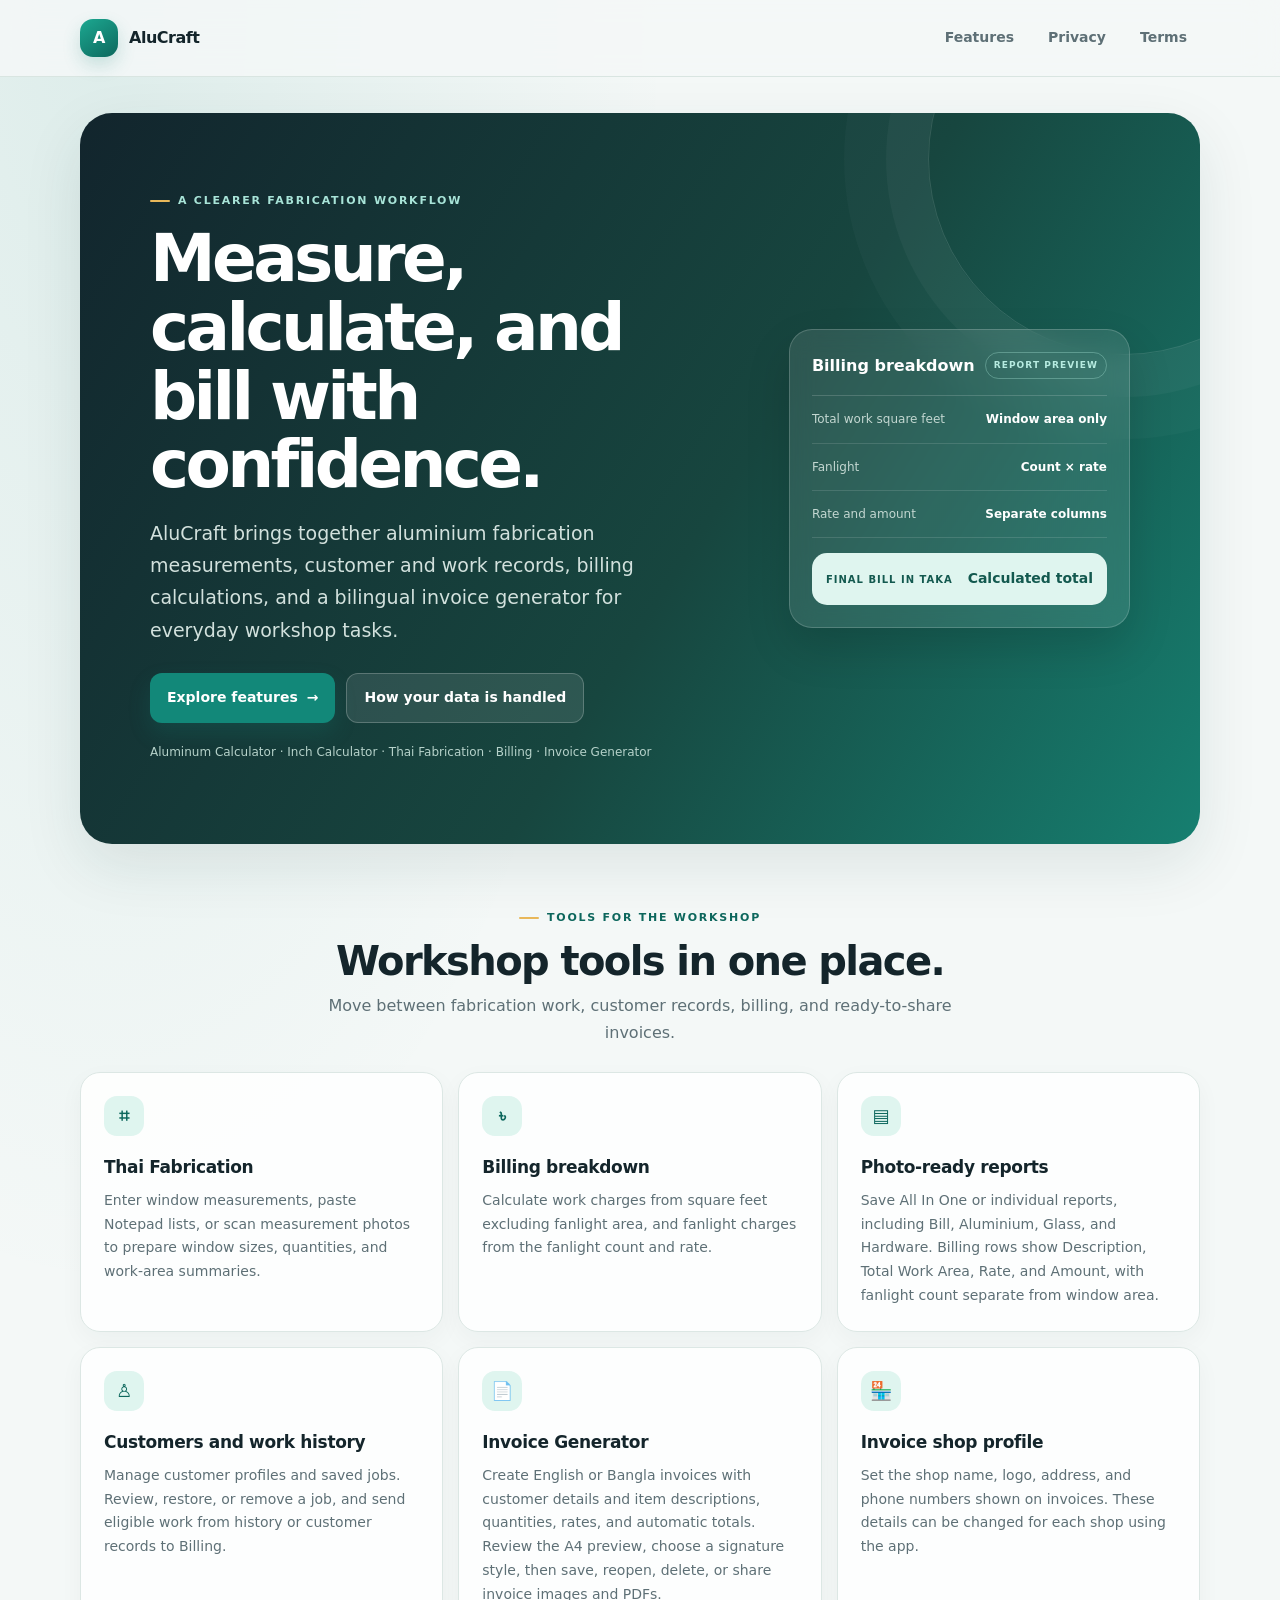
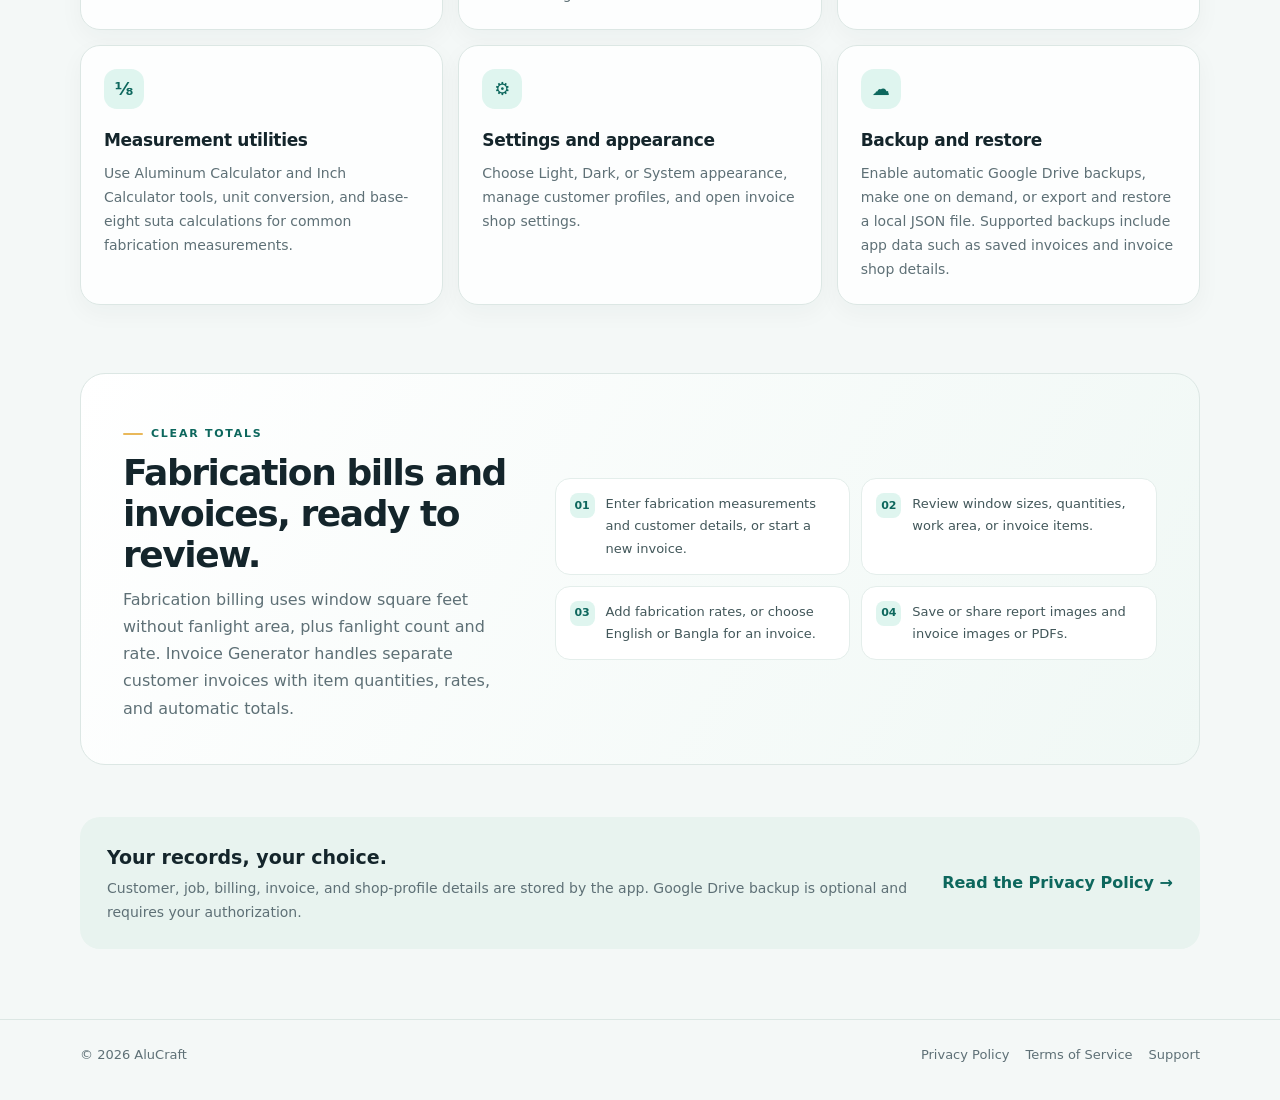
==== docs/index.html @ 038336ab "Add invoice generator and update app branding" ====
<!doctype html>
<html lang="en">
<head>
  <meta charset="utf-8">
  <meta name="viewport" content="width=device-width, initial-scale=1">
  <meta name="theme-color" content="#f4f8f7">
  <meta name="description" content="AluCraft brings aluminium fabrication calculations, customer and job records, billing, bilingual invoices, and backup tools together.">
  <title>AluCraft · Fabrication, invoices and job records</title>
  <style>
:root{color-scheme:light;--ink:#14252b;--muted:#5e7076;--paper:#f4f8f7;--surface:#fff;--line:#dce7e4;--teal:#128879;--teal-dark:#0d675d;--mint:#dff5ef;--navy:#12252d;--gold:#e9b85a;--shadow:0 22px 60px rgba(22,55,57,.10)}
*{box-sizing:border-box}html{scroll-behavior:smooth;scroll-padding-top:92px}body{margin:0;background:radial-gradient(ellipse at 8% 0%,rgba(18,136,121,.10),transparent 34%),var(--paper);color:var(--ink);font:16px/1.7 Inter,ui-sans-serif,system-ui,-apple-system,"Segoe UI",Arial,sans-serif}a{color:var(--teal-dark)}a:hover{color:var(--teal)}a:focus-visible{outline:3px solid var(--gold);outline-offset:4px}.container{width:min(1120px,calc(100% - 40px));margin-inline:auto}.skip-link{position:absolute;left:-9999px;top:10px;background:var(--navy);color:#fff;padding:10px 14px;border-radius:10px;z-index:10}.skip-link:focus{left:12px}.site-header{position:sticky;top:0;z-index:5;background:rgba(244,248,247,.88);backdrop-filter:blur(16px);border-bottom:1px solid rgba(210,225,221,.8)}.nav{min-height:76px;display:flex;align-items:center;justify-content:space-between;gap:20px}.brand{display:inline-flex;align-items:center;gap:11px;text-decoration:none;color:var(--ink);font-weight:850;letter-spacing:-.03em}.brand-mark{width:38px;height:38px;border-radius:13px;display:grid;place-items:center;background:linear-gradient(145deg,#1ca891,#0d685d);color:white;font-size:16px;font-weight:900;box-shadow:0 8px 18px rgba(18,136,121,.2)}.nav-links{display:flex;align-items:center;gap:8px}.nav-links a{padding:9px 13px;border-radius:999px;text-decoration:none;color:var(--muted);font-size:14px;font-weight:700}.nav-links a:hover,.nav-links a[aria-current=page]{background:#e7f3ef;color:var(--teal-dark)}.eyebrow{display:inline-flex;align-items:center;gap:8px;color:var(--teal-dark);font-size:11px;font-weight:850;letter-spacing:.16em;text-transform:uppercase}.eyebrow:before{content:"";width:20px;height:2px;background:var(--gold);border-radius:2px}.button{display:inline-flex;align-items:center;justify-content:center;gap:9px;padding:12px 17px;border-radius:12px;text-decoration:none;font-weight:800;font-size:14px;transition:transform .18s ease,background .18s ease}.button:hover{transform:translateY(-2px)}.button-primary{background:var(--teal);color:#fff;box-shadow:0 10px 22px rgba(18,136,121,.2)}.button-primary:hover{background:var(--teal-dark);color:#fff}.button-quiet{background:rgba(255,255,255,.1);border:1px solid rgba(255,255,255,.22);color:#fff}.button-quiet:hover{background:rgba(255,255,255,.18);color:#fff}.site-footer{margin-top:70px;border-top:1px solid var(--line);padding:24px 0 34px;color:var(--muted);font-size:13px}.footer-row{display:flex;align-items:center;justify-content:space-between;gap:14px;flex-wrap:wrap}.footer-links{display:flex;gap:16px;flex-wrap:wrap}.footer-links a{color:var(--muted);text-decoration:none}.footer-links a:hover{color:var(--teal-dark)}
/* Home */
.hero{position:relative;isolation:isolate;overflow:hidden;margin:36px auto 56px;padding:clamp(30px,6vw,70px);border-radius:32px;background:linear-gradient(122deg,#12252d 0%,#17463f 56%,#167f70 100%);color:#fff;box-shadow:var(--shadow)}.hero:after{content:"";position:absolute;z-index:-1;width:390px;height:390px;border:1px solid rgba(255,255,255,.13);border-radius:50%;right:-120px;top:-150px;box-shadow:0 0 0 42px rgba(255,255,255,.035),0 0 0 84px rgba(255,255,255,.025)}.hero-grid{display:grid;grid-template-columns:1.1fr .9fr;align-items:center;gap:42px}.hero .eyebrow{color:#a8e4d8}.hero h1{max-width:680px;margin:15px 0 17px;font-size:clamp(38px,6vw,66px);line-height:1.04;letter-spacing:-.055em}.hero-copy{max-width:610px;color:#d2e1dd;font-size:clamp(16px,1.7vw,19px);margin:0}.hero-actions{display:flex;gap:11px;flex-wrap:wrap;margin-top:27px}.hero-note{margin-top:19px;color:#b6d2ca;font-size:12px}.report-preview{max-width:420px;margin-left:auto;padding:22px;border:1px solid rgba(255,255,255,.18);border-radius:23px;background:rgba(255,255,255,.10);backdrop-filter:blur(12px);box-shadow:0 20px 45px rgba(0,0,0,.14)}.preview-head{display:flex;justify-content:space-between;align-items:center;gap:10px;padding-bottom:16px;border-bottom:1px solid rgba(255,255,255,.16);font-weight:800}.preview-badge{padding:5px 8px;border:1px solid rgba(168,228,216,.35);border-radius:999px;color:#b7ece1;font-size:9px;letter-spacing:.12em;text-transform:uppercase}.preview-row{display:flex;justify-content:space-between;gap:10px;padding:13px 0;border-bottom:1px solid rgba(255,255,255,.12);font-size:12px;color:#c3d7d1}.preview-row strong{color:#fff;text-align:right}.preview-total{display:flex;align-items:center;justify-content:space-between;gap:12px;margin-top:15px;padding:14px;border-radius:15px;background:#dff5ef;color:#13594f}.preview-total span{font-size:10px;font-weight:850;letter-spacing:.1em;text-transform:uppercase}.preview-total strong{font-size:14px}.section-heading{max-width:650px;margin:0 auto 26px;text-align:center}.section-heading h2{margin:10px 0 8px;font-size:clamp(27px,4vw,40px);line-height:1.15;letter-spacing:-.04em}.section-heading p{margin:0;color:var(--muted)}.feature-grid{display:grid;grid-template-columns:repeat(3,minmax(0,1fr));gap:15px}.feature-card{min-height:205px;padding:23px;border:1px solid var(--line);border-radius:20px;background:rgba(255,255,255,.85);box-shadow:0 8px 25px rgba(22,55,57,.04)}.feature-icon{width:40px;height:40px;display:grid;place-items:center;margin-bottom:17px;border-radius:13px;background:var(--mint);color:var(--teal-dark);font-size:18px;font-weight:900}.feature-card h3{margin:0 0 7px;font-size:17px;letter-spacing:-.02em}.feature-card p{margin:0;color:var(--muted);font-size:14px}.workflow{display:grid;grid-template-columns:.8fr 1.2fr;gap:30px;align-items:center;margin-top:68px;padding:clamp(24px,4.5vw,42px);border:1px solid var(--line);border-radius:25px;background:linear-gradient(120deg,#fff,#f0f8f5)}.workflow h2{margin:8px 0 10px;font-size:clamp(25px,3.2vw,36px);line-height:1.15;letter-spacing:-.04em}.workflow p{margin:0;color:var(--muted)}.workflow-list{display:grid;grid-template-columns:repeat(2,minmax(0,1fr));gap:11px}.workflow-step{display:flex;align-items:flex-start;gap:11px;padding:14px;border-radius:15px;background:#fff;border:1px solid #e4eeeb;color:#42575a;font-size:13px}.step-no{flex:0 0 25px;height:25px;display:grid;place-items:center;border-radius:8px;background:var(--mint);color:var(--teal-dark);font-size:11px;font-weight:900}.data-note{margin-top:52px;padding:24px 27px;border-radius:20px;background:#e8f3ef;display:flex;justify-content:space-between;align-items:center;gap:22px}.data-note h2{margin:0 0 4px;font-size:19px}.data-note p{margin:0;color:var(--muted);font-size:14px}.data-note a{flex:0 0 auto;font-weight:800;text-decoration:none}
/* Legal pages */
.legal-hero{margin:35px 0 27px;padding:clamp(25px,5vw,48px);border-radius:26px;background:linear-gradient(125deg,#142c33,#176c61);color:#fff;box-shadow:var(--shadow)}.legal-hero .eyebrow{color:#ace3d7}.legal-hero h1{margin:13px 0 9px;font-size:clamp(34px,5.4vw,54px);line-height:1.05;letter-spacing:-.05em}.legal-hero p{max-width:710px;margin:0;color:#d2e1dd}.legal-meta{display:flex;gap:9px;flex-wrap:wrap;margin-top:20px}.legal-meta span{padding:6px 10px;border:1px solid rgba(255,255,255,.2);border-radius:999px;color:#d3ece6;font-size:11px;font-weight:750}.legal-layout{display:grid;grid-template-columns:220px minmax(0,1fr);gap:22px;align-items:start}.toc{position:sticky;top:96px;padding:20px;border:1px solid var(--line);border-radius:18px;background:#fff}.toc strong{display:block;margin:0 0 10px;font-size:12px;letter-spacing:.12em;text-transform:uppercase;color:var(--muted)}.toc a{display:block;padding:7px 8px;border-radius:9px;color:#496065;text-decoration:none;font-size:12px;font-weight:650}.toc a:hover{background:#eaf5f1;color:var(--teal-dark)}.legal-content{min-width:0;padding:clamp(20px,4vw,38px);border:1px solid var(--line);border-radius:22px;background:#fff;box-shadow:0 12px 35px rgba(22,55,57,.05)}.summary-box{margin-bottom:22px;padding:17px 19px;border-left:4px solid var(--teal);border-radius:13px;background:#eef8f5;color:#40585c}.summary-box strong{color:var(--teal-dark)}.legal-section{display:grid;grid-template-columns:39px minmax(0,1fr);gap:12px;padding:20px 0;border-top:1px solid #edf2f0;scroll-margin-top:96px}.legal-section:first-of-type{border-top:0}.section-number{width:32px;height:32px;display:grid;place-items:center;border-radius:10px;background:#e7f4ef;color:var(--teal-dark);font-size:11px;font-weight:900}.legal-section h2{margin:2px 0 7px;font-size:18px;line-height:1.3;letter-spacing:-.02em}.legal-section p{margin:0 0 10px;color:#5e7076;font-size:14px}.legal-section p:last-child{margin-bottom:0}.legal-section ul{margin:8px 0 0;padding-left:19px;color:#5e7076;font-size:14px}.legal-section li+li{margin-top:6px}.legal-content code{padding:2px 5px;border-radius:5px;background:#eff5f3;color:#315d57;font-size:.92em}.contact-card{margin-top:20px;padding:18px;border:1px solid var(--line);border-radius:15px;background:#f8fbfa}
@media(max-width:850px){.hero-grid{grid-template-columns:1fr;gap:28px}.report-preview{margin:0;max-width:none}.feature-grid{grid-template-columns:repeat(2,minmax(0,1fr))}.workflow{grid-template-columns:1fr}.legal-layout{grid-template-columns:1fr}.toc{position:static;display:flex;gap:5px;overflow:auto;align-items:center}.toc strong{flex:0 0 auto;margin:0 8px 0 0}.toc a{flex:0 0 auto}.legal-content{padding:23px}}
@media(max-width:560px){.container{width:min(100% - 28px,1120px)}.nav{min-height:66px}.brand{font-size:14px}.brand-mark{width:34px;height:34px;border-radius:11px}.nav-links{gap:0}.nav-links a{padding:8px 9px;font-size:12px}.hero{margin:19px auto 39px;border-radius:24px}.hero h1{font-size:42px}.feature-grid{grid-template-columns:1fr}.feature-card{min-height:unset}.workflow-list{grid-template-columns:1fr}.data-note{align-items:flex-start;flex-direction:column}.legal-hero{margin-top:20px;border-radius:21px}.legal-layout{gap:12px}.toc{margin:0 -2px;padding:11px}.toc strong{display:none}.legal-content{padding:18px;border-radius:18px}.legal-section{grid-template-columns:30px minmax(0,1fr);gap:8px}.section-number{width:27px;height:27px}.legal-section h2{font-size:16px}.legal-section p,.legal-section ul{font-size:13px}.footer-row{align-items:flex-start;flex-direction:column}}
@media(prefers-reduced-motion:reduce){html{scroll-behavior:auto}*,*:before,*:after{transition:none!important}}
</style>
</head>
<body>
<a class="skip-link" href="#main">Skip to content</a>
<header class="site-header">
  <div class="container nav">
    <a class="brand" href="index.html" aria-label="AluCraft home"><span class="brand-mark" aria-hidden="true">A</span><span>AluCraft</span></a>
    <nav class="nav-links" aria-label="Main navigation">
      <a href="#features">Features</a>
      <a href="privacy-policy.html">Privacy</a>
      <a href="terms.html">Terms</a>
    </nav>
  </div>
</header>
<main id="main" class="container">
  <section class="hero">
    <div class="hero-grid">
      <div>
        <div class="eyebrow">A clearer fabrication workflow</div>
        <h1>Measure, calculate, and bill with confidence.</h1>
        <p class="hero-copy">AluCraft brings together aluminium fabrication measurements, customer and work records, billing calculations, and a bilingual invoice generator for everyday workshop tasks.</p>
        <div class="hero-actions">
          <a class="button button-primary" href="#features">Explore features <span aria-hidden="true">→</span></a>
          <a class="button button-quiet" href="privacy-policy.html">How your data is handled</a>
        </div>
        <p class="hero-note">Aluminum Calculator · Inch Calculator · Thai Fabrication · Billing · Invoice Generator</p>
      </div>
      <div class="report-preview" aria-label="Illustration of the billing report">
        <div class="preview-head"><span>Billing breakdown</span><span class="preview-badge">Report preview</span></div>
        <div class="preview-row"><span>Total work square feet</span><strong>Window area only</strong></div>
        <div class="preview-row"><span>Fanlight</span><strong>Count × rate</strong></div>
        <div class="preview-row"><span>Rate and amount</span><strong>Separate columns</strong></div>
        <div class="preview-total"><span>Final Bill In Taka</span><strong>Calculated total</strong></div>
      </div>
    </div>
  </section>

  <section id="features" aria-labelledby="features-title">
    <div class="section-heading">
      <div class="eyebrow">Tools for the workshop</div>
      <h2 id="features-title">Workshop tools in one place.</h2>
      <p>Move between fabrication work, customer records, billing, and ready-to-share invoices.</p>
    </div>
    <div class="feature-grid">
      <article class="feature-card"><div class="feature-icon" aria-hidden="true">⌗</div><h3>Thai Fabrication</h3><p>Enter window measurements, paste Notepad lists, or scan measurement photos to prepare window sizes, quantities, and work-area summaries.</p></article>
      <article class="feature-card"><div class="feature-icon" aria-hidden="true">৳</div><h3>Billing breakdown</h3><p>Calculate work charges from square feet excluding fanlight area, and fanlight charges from the fanlight count and rate.</p></article>
      <article class="feature-card"><div class="feature-icon" aria-hidden="true">▤</div><h3>Photo-ready reports</h3><p>Save All In One or individual reports, including Bill, Aluminium, Glass, and Hardware. Billing rows show Description, Total Work Area, Rate, and Amount, with fanlight count separate from window area.</p></article>
      <article class="feature-card"><div class="feature-icon" aria-hidden="true">♙</div><h3>Customers and work history</h3><p>Manage customer profiles and saved jobs. Review, restore, or remove a job, and send eligible work from history or customer records to Billing.</p></article>
      <article class="feature-card"><div class="feature-icon" aria-hidden="true">📄</div><h3>Invoice Generator</h3><p>Create English or Bangla invoices with customer details and item descriptions, quantities, rates, and automatic totals. Review the A4 preview, choose a signature style, then save, reopen, delete, or share invoice images and PDFs.</p></article>
      <article class="feature-card"><div class="feature-icon" aria-hidden="true">🏪</div><h3>Invoice shop profile</h3><p>Set the shop name, logo, address, and phone numbers shown on invoices. These details can be changed for each shop using the app.</p></article>
      <article class="feature-card"><div class="feature-icon" aria-hidden="true">⅛</div><h3>Measurement utilities</h3><p>Use Aluminum Calculator and Inch Calculator tools, unit conversion, and base-eight suta calculations for common fabrication measurements.</p></article>
      <article class="feature-card"><div class="feature-icon" aria-hidden="true">⚙</div><h3>Settings and appearance</h3><p>Choose Light, Dark, or System appearance, manage customer profiles, and open invoice shop settings.</p></article>
      <article class="feature-card"><div class="feature-icon" aria-hidden="true">☁</div><h3>Backup and restore</h3><p>Enable automatic Google Drive backups, make one on demand, or export and restore a local JSON file. Supported backups include app data such as saved invoices and invoice shop details.</p></article>
    </div>
  </section>

  <section class="workflow" aria-labelledby="workflow-title">
    <div>
      <div class="eyebrow">Clear totals</div>
      <h2 id="workflow-title">Fabrication bills and invoices, ready to review.</h2>
      <p>Fabrication billing uses window square feet without fanlight area, plus fanlight count and rate. Invoice Generator handles separate customer invoices with item quantities, rates, and automatic totals.</p>
    </div>
    <div class="workflow-list">
      <div class="workflow-step"><span class="step-no">01</span><span>Enter fabrication measurements and customer details, or start a new invoice.</span></div>
      <div class="workflow-step"><span class="step-no">02</span><span>Review window sizes, quantities, work area, or invoice items.</span></div>
      <div class="workflow-step"><span class="step-no">03</span><span>Add fabrication rates, or choose English or Bangla for an invoice.</span></div>
      <div class="workflow-step"><span class="step-no">04</span><span>Save or share report images and invoice images or PDFs.</span></div>
    </div>
  </section>

  <section class="data-note" aria-labelledby="data-title">
    <div><h2 id="data-title">Your records, your choice.</h2><p>Customer, job, billing, invoice, and shop-profile details are stored by the app. Google Drive backup is optional and requires your authorization.</p></div>
    <a href="privacy-policy.html">Read the Privacy Policy <span aria-hidden="true">→</span></a>
  </section>
</main>
<footer class="site-footer"><div class="container footer-row"><span>© 2026 AluCraft</span><div class="footer-links"><a href="privacy-policy.html">Privacy Policy</a><a href="terms.html">Terms of Service</a><a href="https://github.com/Biplop34/Aluminium-Calculator-Final/issues" target="_blank" rel="noopener noreferrer">Support</a></div></div></footer>
</body>
</html>
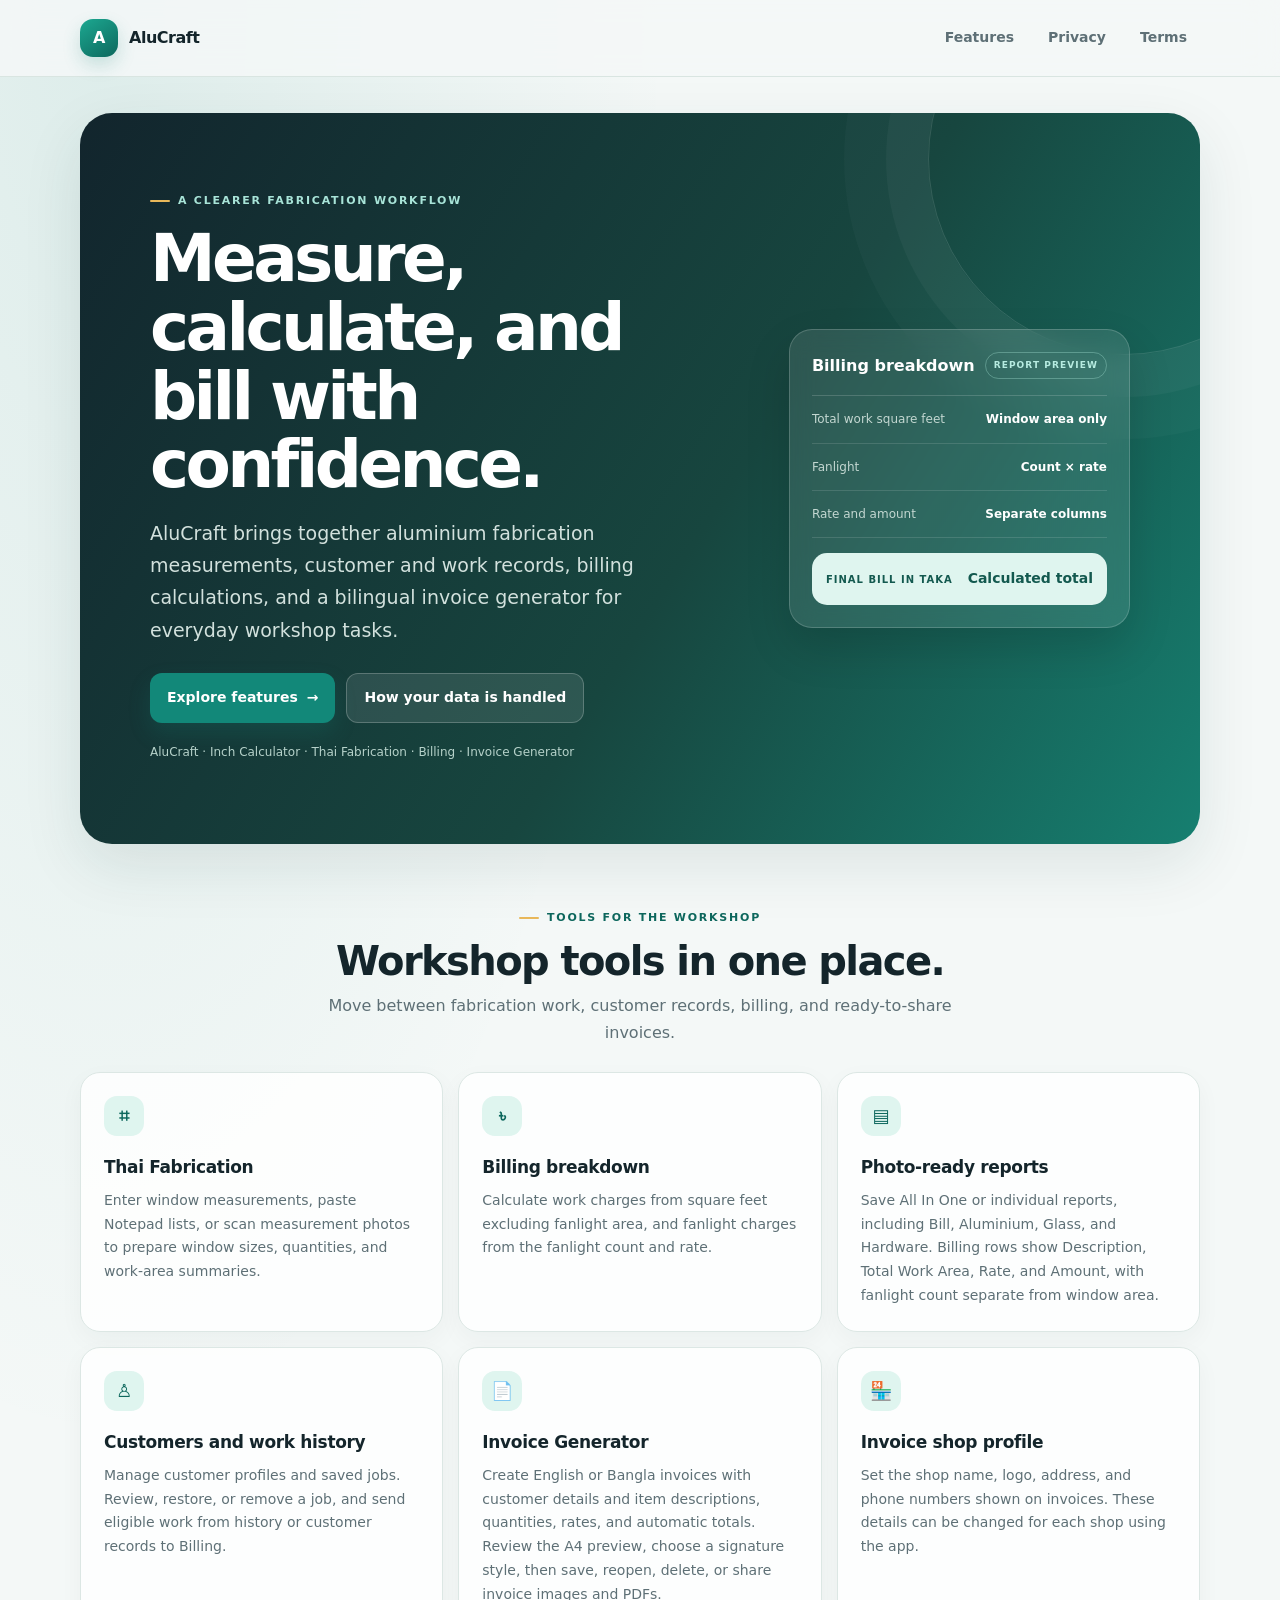
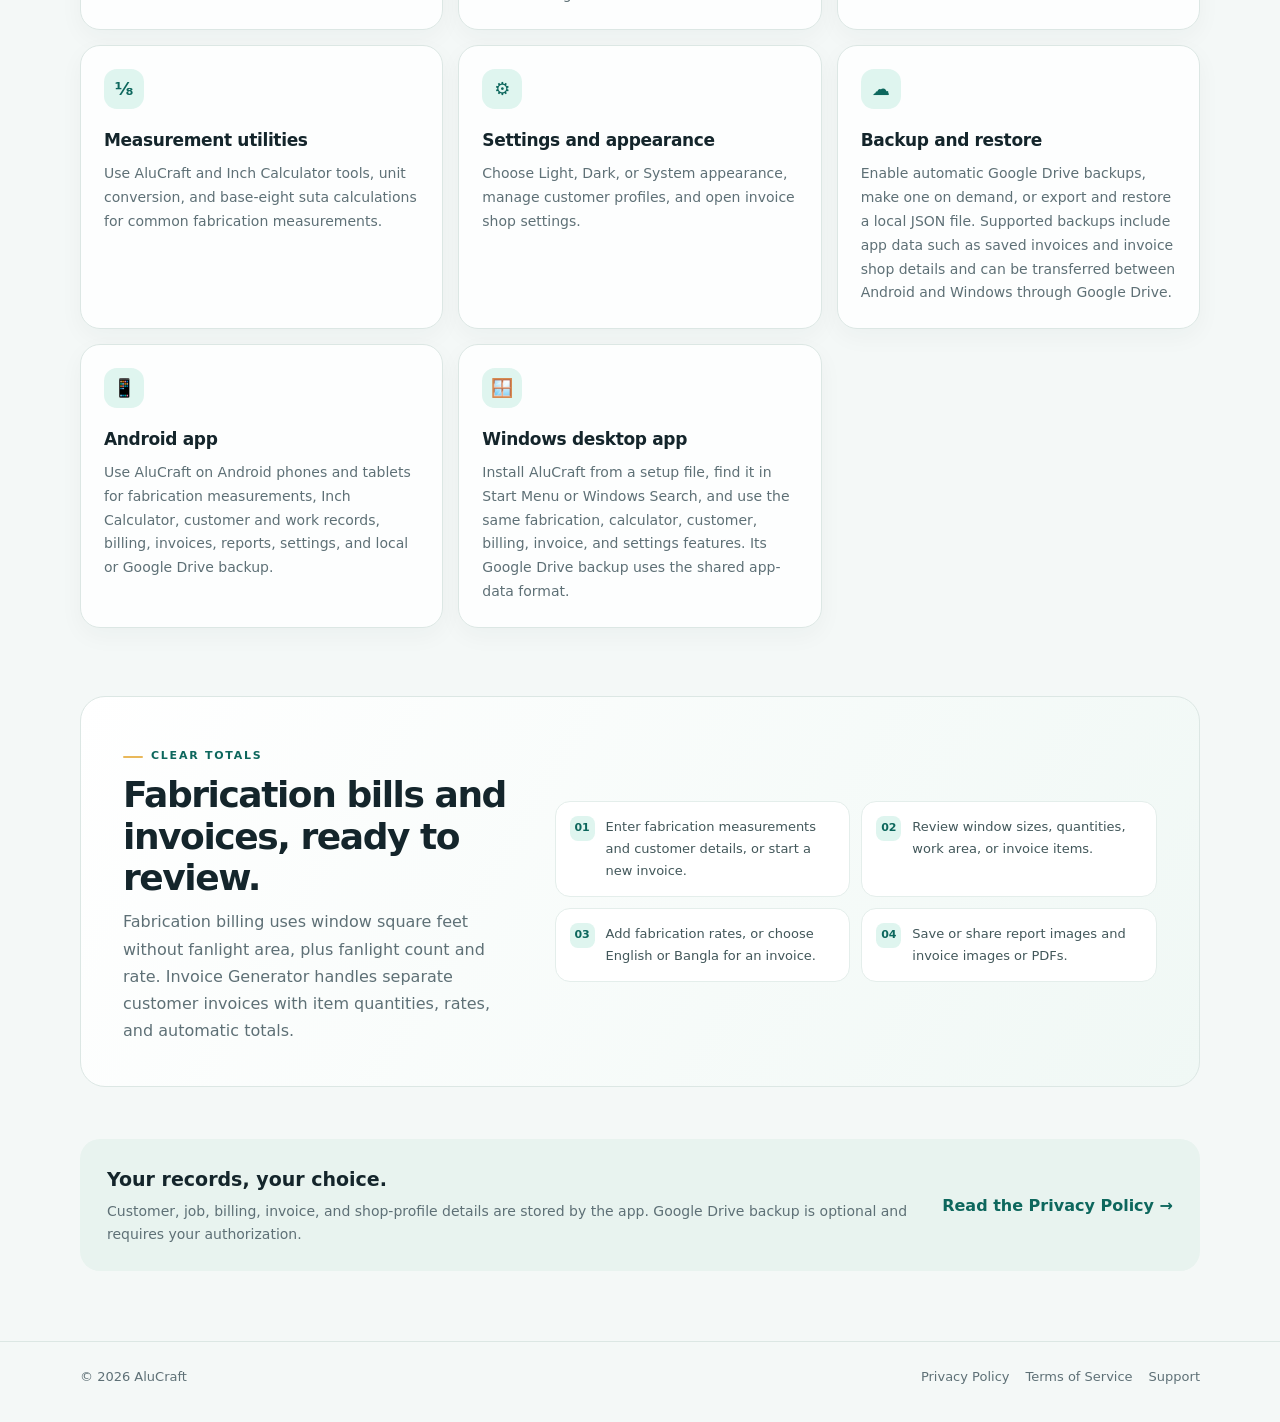
==== commit 8f8d0357: "Add Android details to About and update docs" ====
--- a/docs/index.html
+++ b/docs/index.html
@@ -41,7 +41,7 @@
           <a class="button button-primary" href="#features">Explore features <span aria-hidden="true">→</span></a>
           <a class="button button-quiet" href="privacy-policy.html">How your data is handled</a>
         </div>
-        <p class="hero-note">Aluminum Calculator · Inch Calculator · Thai Fabrication · Billing · Invoice Generator</p>
+        <p class="hero-note">AluCraft · Inch Calculator · Thai Fabrication · Billing · Invoice Generator</p>
       </div>
       <div class="report-preview" aria-label="Illustration of the billing report">
         <div class="preview-head"><span>Billing breakdown</span><span class="preview-badge">Report preview</span></div>
@@ -66,9 +66,12 @@
       <article class="feature-card"><div class="feature-icon" aria-hidden="true">♙</div><h3>Customers and work history</h3><p>Manage customer profiles and saved jobs. Review, restore, or remove a job, and send eligible work from history or customer records to Billing.</p></article>
       <article class="feature-card"><div class="feature-icon" aria-hidden="true">📄</div><h3>Invoice Generator</h3><p>Create English or Bangla invoices with customer details and item descriptions, quantities, rates, and automatic totals. Review the A4 preview, choose a signature style, then save, reopen, delete, or share invoice images and PDFs.</p></article>
       <article class="feature-card"><div class="feature-icon" aria-hidden="true">🏪</div><h3>Invoice shop profile</h3><p>Set the shop name, logo, address, and phone numbers shown on invoices. These details can be changed for each shop using the app.</p></article>
-      <article class="feature-card"><div class="feature-icon" aria-hidden="true">⅛</div><h3>Measurement utilities</h3><p>Use Aluminum Calculator and Inch Calculator tools, unit conversion, and base-eight suta calculations for common fabrication measurements.</p></article>
+      <article class="feature-card"><div class="feature-icon" aria-hidden="true">⅛</div><h3>Measurement utilities</h3><p>Use AluCraft and Inch Calculator tools, unit conversion, and base-eight suta calculations for common fabrication measurements.</p></article>
       <article class="feature-card"><div class="feature-icon" aria-hidden="true">⚙</div><h3>Settings and appearance</h3><p>Choose Light, Dark, or System appearance, manage customer profiles, and open invoice shop settings.</p></article>
-      <article class="feature-card"><div class="feature-icon" aria-hidden="true">☁</div><h3>Backup and restore</h3><p>Enable automatic Google Drive backups, make one on demand, or export and restore a local JSON file. Supported backups include app data such as saved invoices and invoice shop details.</p></article>
+      <article class="feature-card"><div class="feature-icon" aria-hidden="true">☁</div><h3>Backup and restore</h3><p>Enable automatic Google Drive backups, make one on demand, or export and restore a local JSON file. Supported backups include app data such as saved invoices and invoice shop details and can be transferred between Android and Windows through Google Drive.</p></article>
+      <article class="feature-card"><div class="feature-icon" aria-hidden="true">📱</div><h3>Android app</h3><p>Use AluCraft on Android phones and tablets for fabrication measurements, Inch Calculator, customer and work records, billing, invoices, reports, settings, and local or Google Drive backup.</p></article>
+      <article class="feature-card"><div class="feature-icon" aria-hidden="true">🪟</div><h3>Windows desktop app</h3><p>Install AluCraft from a setup file, find it in Start Menu or Windows Search, and use the same fabrication, calculator, customer, billing, invoice, and settings features. Its Google Drive backup uses the shared app-data format.</p></article>
+
     </div>
   </section>
 
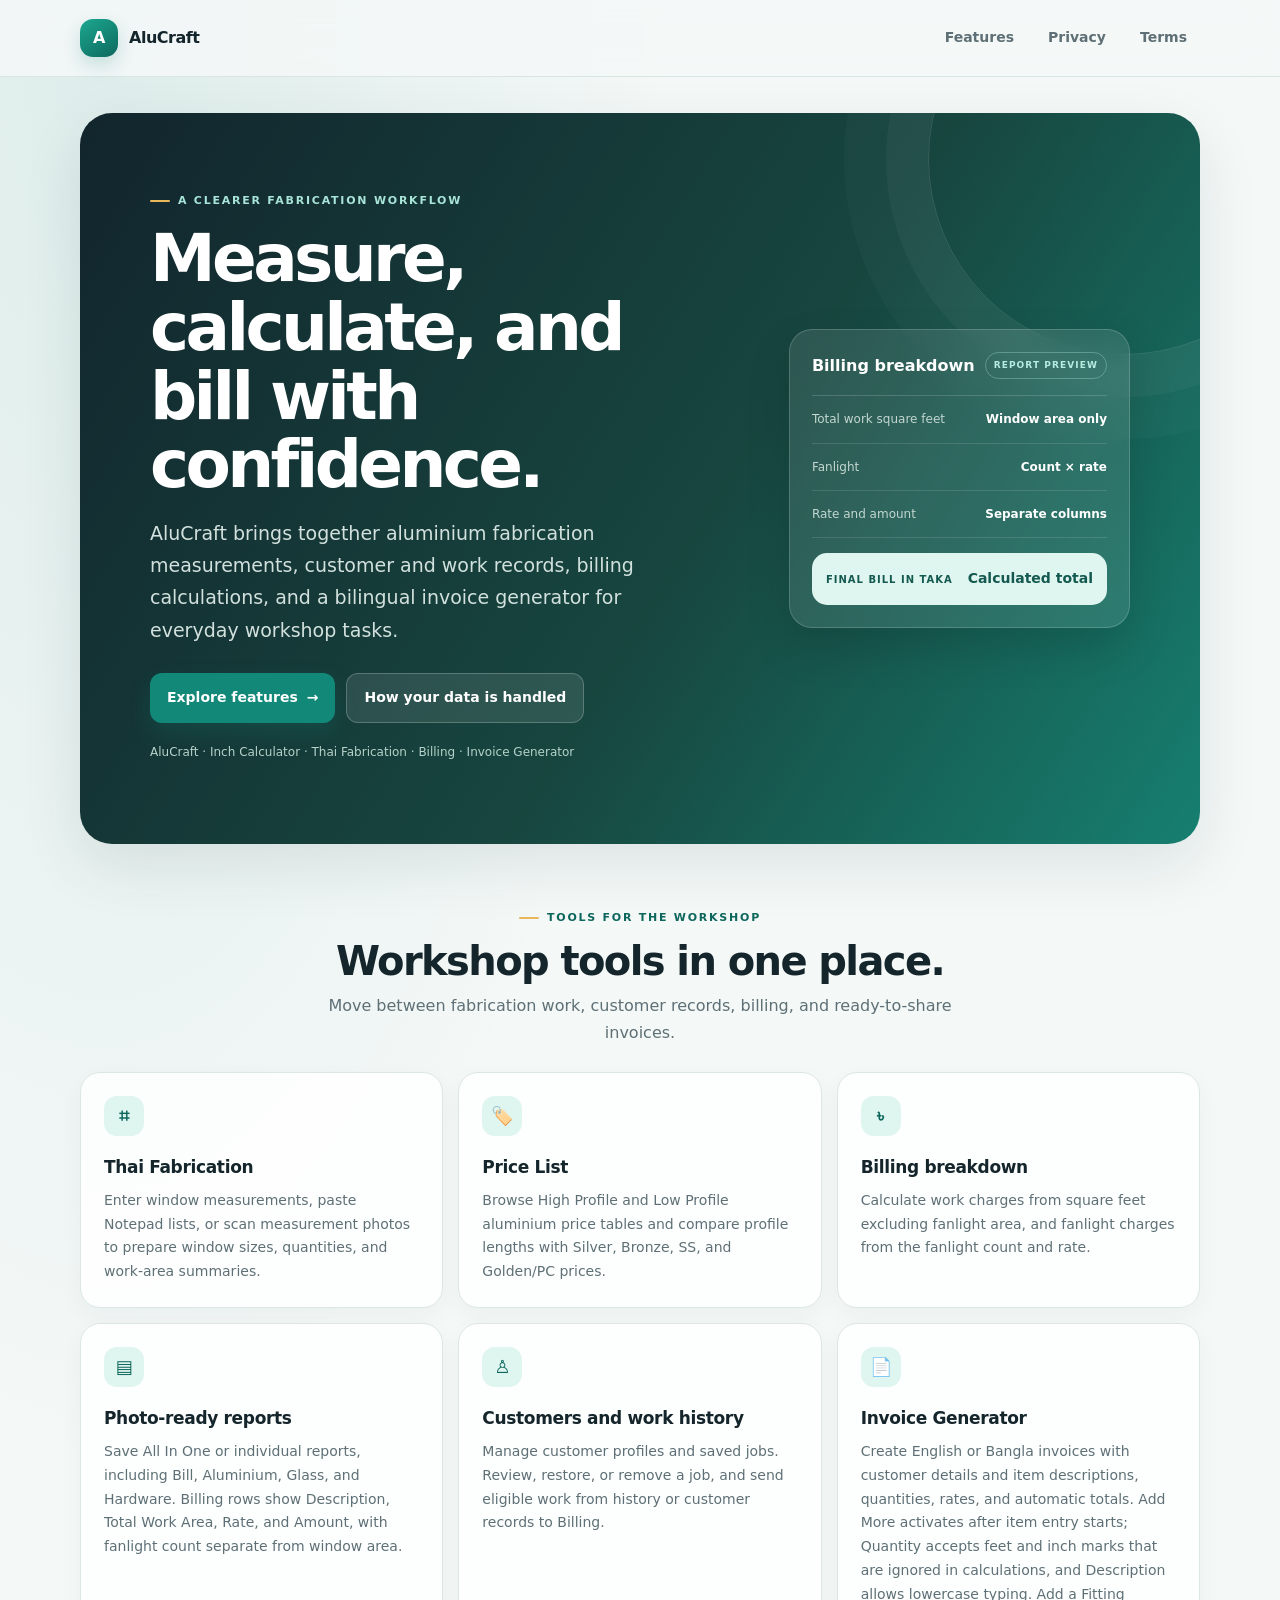
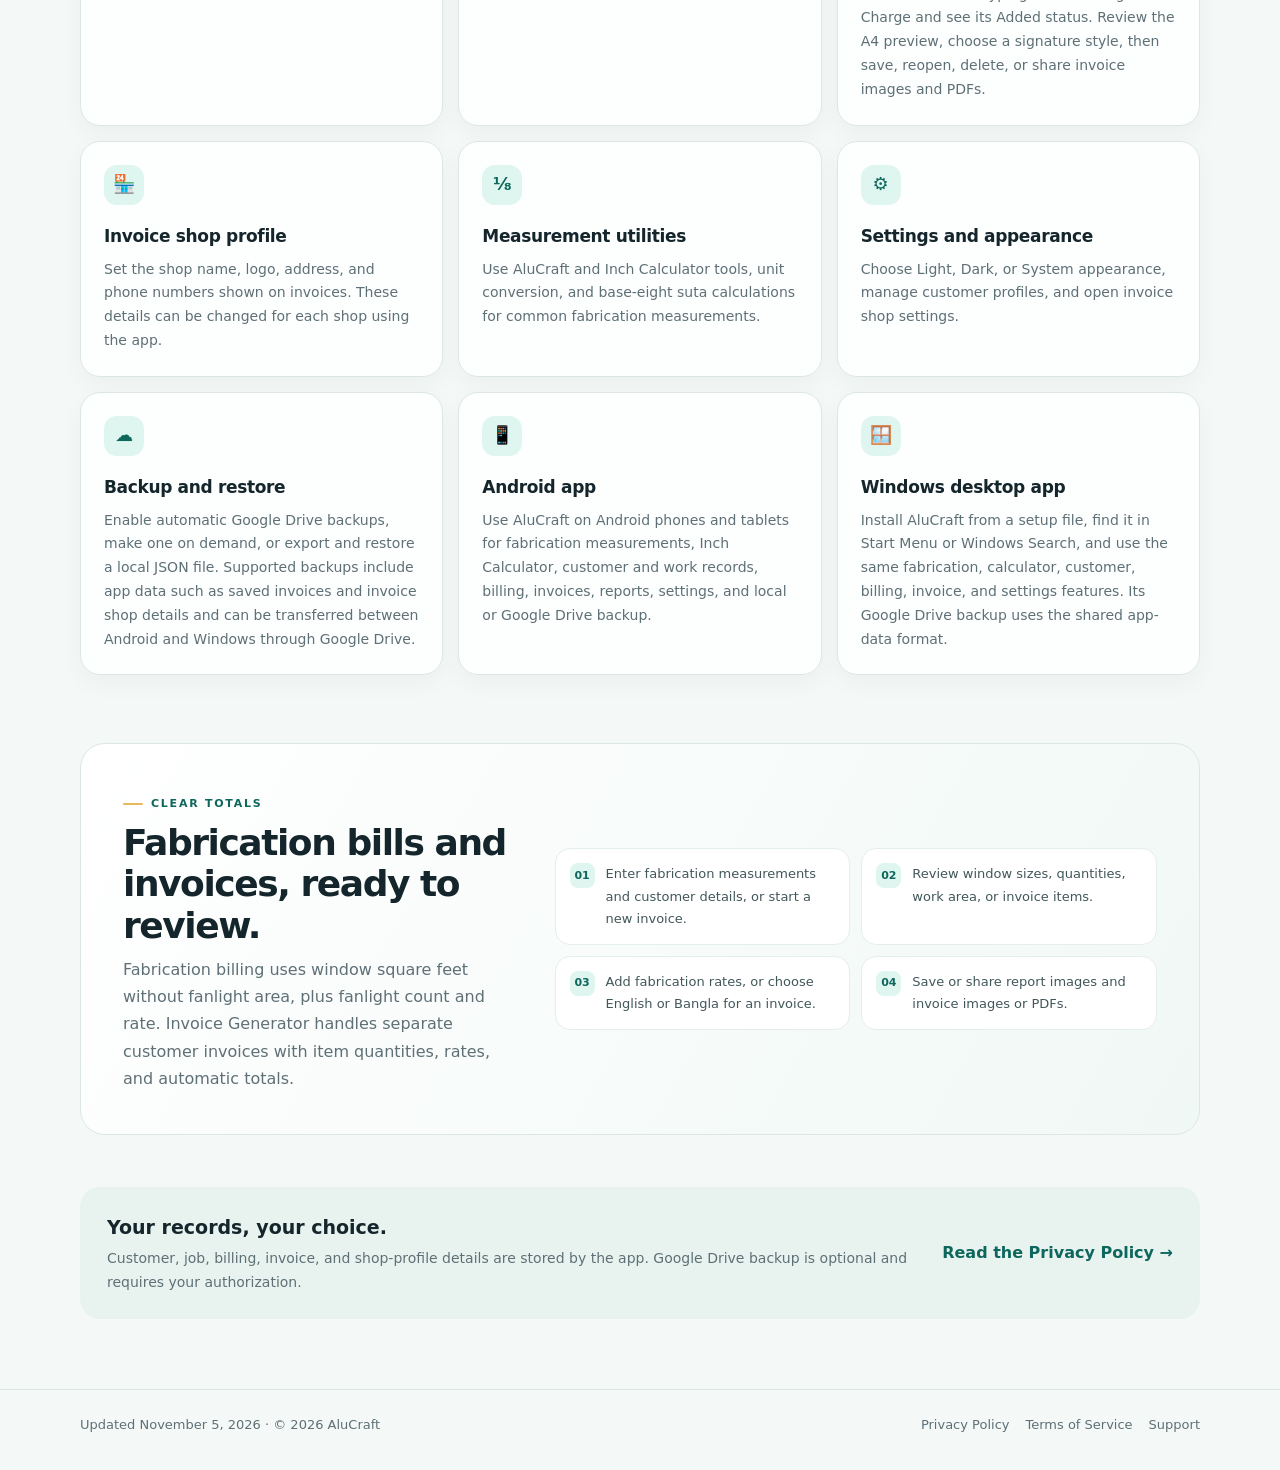
==== commit 2ac56d80: "Added Price List and Updated Invoice Generator" ====
--- a/docs/index.html
+++ b/docs/index.html
@@ -61,10 +61,10 @@
     </div>
     <div class="feature-grid">
       <article class="feature-card"><div class="feature-icon" aria-hidden="true">⌗</div><h3>Thai Fabrication</h3><p>Enter window measurements, paste Notepad lists, or scan measurement photos to prepare window sizes, quantities, and work-area summaries.</p></article>
-      <article class="feature-card"><div class="feature-icon" aria-hidden="true">৳</div><h3>Billing breakdown</h3><p>Calculate work charges from square feet excluding fanlight area, and fanlight charges from the fanlight count and rate.</p></article>
+      <article class="feature-card"><div class="feature-icon" aria-hidden="true">🏷️</div><h3>Price List</h3><p>Browse High Profile and Low Profile aluminium price tables and compare profile lengths with Silver, Bronze, SS, and Golden/PC prices.</p></article> <article class="feature-card"><div class="feature-icon" aria-hidden="true">৳</div><h3>Billing breakdown</h3><p>Calculate work charges from square feet excluding fanlight area, and fanlight charges from the fanlight count and rate.</p></article>
       <article class="feature-card"><div class="feature-icon" aria-hidden="true">▤</div><h3>Photo-ready reports</h3><p>Save All In One or individual reports, including Bill, Aluminium, Glass, and Hardware. Billing rows show Description, Total Work Area, Rate, and Amount, with fanlight count separate from window area.</p></article>
       <article class="feature-card"><div class="feature-icon" aria-hidden="true">♙</div><h3>Customers and work history</h3><p>Manage customer profiles and saved jobs. Review, restore, or remove a job, and send eligible work from history or customer records to Billing.</p></article>
-      <article class="feature-card"><div class="feature-icon" aria-hidden="true">📄</div><h3>Invoice Generator</h3><p>Create English or Bangla invoices with customer details and item descriptions, quantities, rates, and automatic totals. Review the A4 preview, choose a signature style, then save, reopen, delete, or share invoice images and PDFs.</p></article>
+      <article class="feature-card"><div class="feature-icon" aria-hidden="true">📄</div><h3>Invoice Generator</h3><p>Create English or Bangla invoices with customer details and item descriptions, quantities, rates, and automatic totals. Add More activates after item entry starts; Quantity accepts feet and inch marks that are ignored in calculations, and Description allows lowercase typing. Add a Fitting Charge and see its Added status. Review the A4 preview, choose a signature style, then save, reopen, delete, or share invoice images and PDFs.</p></article>
       <article class="feature-card"><div class="feature-icon" aria-hidden="true">🏪</div><h3>Invoice shop profile</h3><p>Set the shop name, logo, address, and phone numbers shown on invoices. These details can be changed for each shop using the app.</p></article>
       <article class="feature-card"><div class="feature-icon" aria-hidden="true">⅛</div><h3>Measurement utilities</h3><p>Use AluCraft and Inch Calculator tools, unit conversion, and base-eight suta calculations for common fabrication measurements.</p></article>
       <article class="feature-card"><div class="feature-icon" aria-hidden="true">⚙</div><h3>Settings and appearance</h3><p>Choose Light, Dark, or System appearance, manage customer profiles, and open invoice shop settings.</p></article>
@@ -94,6 +94,6 @@
     <a href="privacy-policy.html">Read the Privacy Policy <span aria-hidden="true">→</span></a>
   </section>
 </main>
-<footer class="site-footer"><div class="container footer-row"><span>© 2026 AluCraft</span><div class="footer-links"><a href="privacy-policy.html">Privacy Policy</a><a href="terms.html">Terms of Service</a><a href="https://github.com/Biplop34/Aluminium-Calculator-Final/issues" target="_blank" rel="noopener noreferrer">Support</a></div></div></footer>
+<footer class="site-footer"><div class="container footer-row"><span>Updated November 5, 2026 · © 2026 AluCraft</span><div class="footer-links"><a href="privacy-policy.html">Privacy Policy</a><a href="terms.html">Terms of Service</a><a href="https://github.com/Biplop34/Aluminium-Calculator-Final/issues" target="_blank" rel="noopener noreferrer">Support</a></div></div></footer>
 </body>
 </html>
